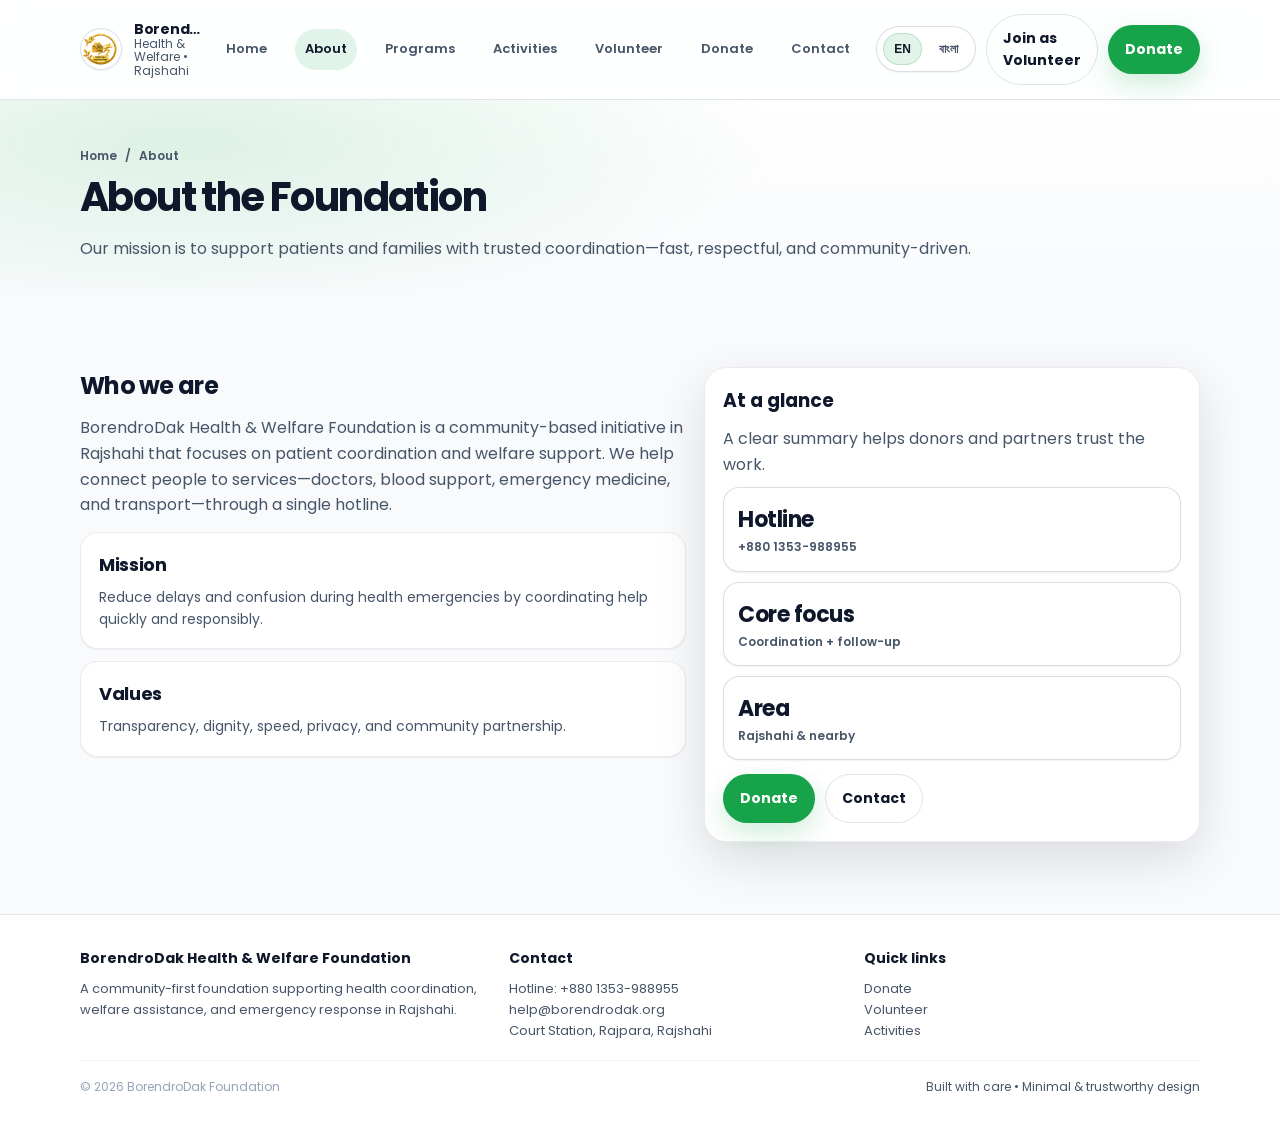
==== about.html @ dd2df7f2 "updated homepage design" ====
<!doctype html>
<html lang="en">
<head>
  <meta charset="UTF-8" />
  <meta name="viewport" content="width=device-width, initial-scale=1.0" />
  <title>About • BorendroDak Foundation</title>
  <meta name="description" content="About BorendroDak Health & Welfare Foundation — mission, values, and how we work." />
  <link rel="preconnect" href="https://fonts.googleapis.com" />
  <link rel="preconnect" href="https://fonts.gstatic.com" crossorigin />
  <link href="https://fonts.googleapis.com/css2?family=Noto+Sans+Bengali:wght@400;500;600;700;800&family=Poppins:wght@400;500;600;700;800&display=swap" rel="stylesheet" />
  <link rel="stylesheet" href="style.css" />
</head>
<body>
  <a class="skip-link" href="#main" data-i18n="skip">Skip to content</a>

  <header class="site-header">
    <div class="container">
      <nav class="nav" aria-label="Primary">
        <a class="brand" href="index.html" aria-label="BorendroDak Foundation Home">
          <span class="brand-mark" aria-hidden="true"><img src="logo.png" alt="" /></span>
          <span class="brand-name">
            <strong data-i18n="brand.title">BorendroDak Foundation</strong>
            <span data-i18n="brand.subtitle">Health & Welfare • Rajshahi</span>
          </span>
        </a>
        <div class="nav-links" aria-label="Site">
          <a href="index.html" data-i18n="nav.home">Home</a>
          <a href="about.html" data-i18n="nav.about">About</a>
          <a href="programs.html" data-i18n="nav.programs">Programs</a>
          <a href="activities.html" data-i18n="nav.activities">Activities</a>
          <a href="volunteer.html" data-i18n="nav.volunteer">Volunteer</a>
          <a href="donate.html" data-i18n="nav.donate">Donate</a>
          <a href="contact.html" data-i18n="nav.contact">Contact</a>
        </div>
        <div class="nav-cta">
          <div class="lang-switch" aria-label="Language" data-i18n-aria="lang.label">
            <button class="lang-btn" type="button" data-lang-btn="en" aria-pressed="true">EN</button>
            <button class="lang-btn" type="button" data-lang-btn="bn" aria-pressed="false">বাংলা</button>
          </div>
          <a class="btn btn-outline" href="volunteer.html" data-i18n="cta.volunteer">Join as Volunteer</a>
          <a class="btn btn-primary" href="donate.html" data-i18n="cta.donate">Donate</a>
          <button class="hamburger" type="button" data-nav-toggle aria-expanded="false" aria-controls="mobilePanel" aria-label="Open menu">
            <span></span><span></span><span></span>
          </button>
        </div>
      </nav>
    </div>
    <div class="mobile-panel" id="mobilePanel" data-mobile-panel data-open="false">
      <div class="container">
        <div class="lang-switch" aria-label="Language" data-i18n-aria="lang.label" style="margin: 6px 0 12px;">
          <button class="lang-btn" type="button" data-lang-btn="en" aria-pressed="true">EN</button>
          <button class="lang-btn" type="button" data-lang-btn="bn" aria-pressed="false">বাংলা</button>
        </div>
        <a href="index.html"><span data-i18n="nav.home">Home</span> <span aria-hidden="true">›</span></a>
        <a href="about.html"><span data-i18n="nav.about">About</span> <span aria-hidden="true">›</span></a>
        <a href="programs.html"><span data-i18n="nav.programs">Programs</span> <span aria-hidden="true">›</span></a>
        <a href="activities.html"><span data-i18n="nav.activities">Activities</span> <span aria-hidden="true">›</span></a>
        <a href="volunteer.html"><span data-i18n="nav.volunteer">Volunteer</span> <span aria-hidden="true">›</span></a>
        <a href="donate.html"><span data-i18n="nav.donate">Donate</span> <span aria-hidden="true">›</span></a>
        <a href="contact.html"><span data-i18n="nav.contact">Contact</span> <span aria-hidden="true">›</span></a>
        <div class="mobile-actions">
          <a class="btn btn-outline" href="tel:+8801353988955">Call</a>
          <a class="btn btn-primary" href="donate.html">Donate</a>
        </div>
      </div>
    </div>
  </header>

  <main id="main">
    <section class="page-head">
      <div class="container">
        <div class="crumbs"><a href="index.html" data-i18n="crumb.home">Home</a> <span aria-hidden="true">/</span> <span data-i18n="nav.about">About</span></div>
        <h1 data-i18n="about.h1">About the Foundation</h1>
        <p class="muted" data-i18n="about.lead">Our mission is to support patients and families with trusted coordination—fast, respectful, and community-driven.</p>
      </div>
    </section>

    <section class="section">
      <div class="container grid" style="grid-template-columns:1.1fr .9fr; align-items:start;">
        <div class="reveal" data-reveal>
          <h2 style="margin:0 0 10px; letter-spacing:-.03em;" data-i18n="about.who.h2">Who we are</h2>
          <p class="muted" style="margin:0 0 14px;" data-i18n="about.who.p">
            BorendroDak Health & Welfare Foundation is a community-based initiative in Rajshahi that focuses on
            patient coordination and welfare support. We help connect people to services—doctors, blood support,
            emergency medicine, and transport—through a single hotline.
          </p>
          <div class="cards" style="grid-template-columns:1fr; gap:12px;">
            <div class="card" style="box-shadow:var(--shadow-sm)">
              <h3 style="margin:0 0 6px;" data-i18n="about.mission.h3">Mission</h3>
              <p class="muted" style="margin:0;" data-i18n="about.mission.p">Reduce delays and confusion during health emergencies by coordinating help quickly and responsibly.</p>
            </div>
            <div class="card" style="box-shadow:var(--shadow-sm)">
              <h3 style="margin:0 0 6px;" data-i18n="about.values.h3">Values</h3>
              <p class="muted" style="margin:0;" data-i18n="about.values.p">Transparency, dignity, speed, privacy, and community partnership.</p>
            </div>
          </div>
        </div>

        <aside class="form reveal" data-reveal aria-label="Foundation summary">
          <h3 style="margin:0 0 10px;" data-i18n="about.glance.h3">At a glance</h3>
          <p class="muted" style="margin:0 0 10px;" data-i18n="about.glance.p">A clear summary helps donors and partners trust the work.</p>
          <div class="stats" style="grid-template-columns:1fr; gap:10px;">
            <div class="stat"><b data-i18n="about.glance.hotline">Hotline</b><span>+880 1353-988955</span></div>
            <div class="stat"><b data-i18n="about.glance.focus">Core focus</b><span data-i18n="about.glance.focusv">Coordination + follow-up</span></div>
            <div class="stat"><b data-i18n="about.glance.area">Area</b><span data-i18n="about.glance.areav">Rajshahi & nearby</span></div>
          </div>
          <div class="actions" style="margin-top:14px;">
            <a class="btn btn-primary" href="donate.html" data-i18n="cta.donate">Donate</a>
            <a class="btn btn-outline" href="contact.html" data-i18n="nav.contact">Contact</a>
          </div>
        </aside>
      </div>
    </section>
  </main>

  <footer class="footer">
    <div class="container">
      <div class="footer-grid">
        <div>
          <h4 data-i18n="footer.title">BorendroDak Health & Welfare Foundation</h4>
          <p class="muted" data-i18n="footer.about">Community-first support for health coordination and welfare assistance.</p>
        </div>
        <div>
          <h4 data-i18n="footer.contact">Contact</h4>
          <p><a href="tel:+8801353988955">Hotline: +880 1353-988955</a></p>
          <p><a href="mailto:help@borendrodak.org">help@borendrodak.org</a></p>
          <p class="muted">Court Station, Rajpara, Rajshahi</p>
        </div>
        <div>
          <h4 data-i18n="footer.quick">Quick links</h4>
          <p><a href="donate.html" data-i18n="footer.link.donate">Donate</a></p>
          <p><a href="volunteer.html" data-i18n="footer.link.volunteer">Volunteer</a></p>
          <p><a href="activities.html" data-i18n="footer.link.activities">Activities</a></p>
        </div>
      </div>
      <div class="fine">
        <span>© <span id="year"></span> BorendroDak Foundation</span>
        <span class="muted" data-i18n="footer.fine">Built with care • Minimal & trustworthy design</span>
      </div>
    </div>
  </footer>

  <script src="script.js"></script>
  <script>document.getElementById("year").textContent = String(new Date().getFullYear());</script>
</body>
</html>
---- style.css ----
/* BorendroDak Health & Welfare Foundation
   Modern NGO UI — shared styles across pages
*/

/* ---------- Base / Tokens ---------- */
:root{
  --primary:#16a34a;
  --primary-600:#15803d;
  --ink:#0f172a;
  --muted:#475569;
  --subtle:#94a3b8;
  --bg:#f8fafc;
  --card:#ffffff;
  --line:#e5e7eb;
  --soft:#f1f5f9;
  --shadow-sm:0 1px 2px rgba(15,23,42,.06);
  --shadow-md:0 10px 28px rgba(2,6,23,.10);
  --shadow-lg:0 18px 50px rgba(2,6,23,.12);
  --radius:18px;
  --radius-sm:12px;
  --container:1120px;
}

*{box-sizing:border-box}
html{scroll-behavior:smooth}
body{
  margin:0;
  font-family:Poppins, "Noto Sans Bengali", system-ui, -apple-system, Segoe UI, Roboto, Arial, sans-serif;
  color:var(--ink);
  background:var(--bg);
  line-height:1.6;
}
img{max-width:100%; display:block}
a{color:inherit}

.container{
  width:min(var(--container), calc(100% - 32px));
  margin-inline:auto;
}

/* ---------- Utilities ---------- */
.section{padding:72px 0}
.section--tight{padding:56px 0}
.section--soft{background:linear-gradient(180deg, #ffffff 0%, var(--bg) 100%)}
.grid{display:grid; gap:18px}
.muted{color:var(--muted)}
.sr-only{
  position:absolute; width:1px; height:1px;
  padding:0; margin:-1px; overflow:hidden; clip:rect(0,0,0,0); border:0;
}

/* ---------- Buttons ---------- */
.btn{
  display:inline-flex;
  align-items:center;
  justify-content:center;
  gap:10px;
  padding:12px 16px;
  border-radius:999px;
  border:1px solid transparent;
  text-decoration:none;
  font-weight:700;
  font-size:14px;
  transition:transform .18s ease, box-shadow .18s ease, background .18s ease, border-color .18s ease, color .18s ease;
  user-select:none;
}
.btn:active{transform:translateY(0)}
.btn-primary{
  background:var(--primary);
  color:#fff;
  box-shadow:0 10px 26px rgba(22,163,74,.20);
}
.btn-primary:hover{background:var(--primary-600); transform:translateY(-1px)}
.btn-outline{
  background:transparent;
  border-color:rgba(15,23,42,.12);
  color:var(--ink);
}
.btn-outline:hover{
  border-color:rgba(22,163,74,.35);
  box-shadow:var(--shadow-sm);
  transform:translateY(-1px);
}
.btn-ghost{
  background:rgba(2,6,23,.03);
  border-color:transparent;
  color:var(--ink);
}
.btn-ghost:hover{background:rgba(22,163,74,.08); transform:translateY(-1px)}

/* ---------- Top bar / Navigation ---------- */
.skip-link{
  position:absolute;
  left:-9999px;
  top:12px;
  background:#fff;
  border:1px solid var(--line);
  padding:10px 14px;
  border-radius:999px;
  z-index:9999;
}
.skip-link:focus{left:12px}

.site-header{
  position:sticky;
  top:0;
  z-index:1000;
  background:rgba(255,255,255,.86);
  backdrop-filter:saturate(160%) blur(14px);
  border-bottom:1px solid rgba(148,163,184,.28);
}
.nav{
  display:flex;
  align-items:center;
  justify-content:space-between;
  gap:16px;
  padding:14px 0;
}
.brand{
  display:flex; align-items:center; gap:12px;
  text-decoration:none;
  min-width:0;
}
.brand-mark{
  width:42px; height:42px;
  border-radius:50%;
  background:#fff;
  border:1px solid rgba(148,163,184,.35);
  box-shadow:var(--shadow-sm);
  display:grid; place-items:center;
  overflow:hidden;
  flex:0 0 auto;
}
.brand-mark img{width:100%; height:100%; object-fit:cover}
.brand-name{
  display:flex; flex-direction:column;
  line-height:1.1;
  min-width:0;
}
.brand-name strong{
  font-size:14px;
  letter-spacing:-.02em;
  white-space:nowrap;
  overflow:hidden;
  text-overflow:ellipsis;
}
.brand-name span{font-size:12px; color:var(--muted)}

.nav-links{
  display:flex;
  align-items:center;
  gap:18px;
}
.nav-links a{
  text-decoration:none;
  font-weight:600;
  font-size:13px;
  color:var(--muted);
  padding:10px 10px;
  border-radius:999px;
  transition:background .18s ease, color .18s ease;
}
.nav-links a:hover{
  background:rgba(22,163,74,.08);
  color:var(--ink);
}
.nav-links a[aria-current="page"]{
  background:rgba(22,163,74,.12);
  color:var(--ink);
}

.nav-cta{
  display:flex;
  align-items:center;
  gap:10px;
}

.lang-switch{
  display:inline-flex;
  align-items:center;
  gap:6px;
  padding:6px;
  border-radius:999px;
  background:#fff;
  border:1px solid rgba(148,163,184,.35);
  box-shadow:var(--shadow-sm);
}
.lang-btn{
  appearance:none;
  border:1px solid transparent;
  background:transparent;
  color:var(--muted);
  font-weight:800;
  font-size:12px;
  padding:8px 10px;
  border-radius:999px;
  cursor:pointer;
  transition:background .18s ease, color .18s ease, border-color .18s ease;
}
.lang-btn:hover{
  background:rgba(2,6,23,.04);
  color:var(--ink);
}
.lang-btn[aria-pressed="true"]{
  background:rgba(22,163,74,.12);
  border-color:rgba(22,163,74,.22);
  color:var(--ink);
}

.hamburger{
  display:none;
  width:42px; height:42px;
  border-radius:12px;
  border:1px solid rgba(148,163,184,.35);
  background:#fff;
  box-shadow:var(--shadow-sm);
}
.hamburger span{
  display:block;
  width:18px; height:2px;
  background:var(--ink);
  margin:4px auto;
  border-radius:999px;
}

.mobile-panel{
  display:none;
  border-top:1px solid rgba(148,163,184,.26);
  background:rgba(255,255,255,.94);
  backdrop-filter:saturate(160%) blur(14px);
}
.mobile-panel .container{padding:12px 0 16px}
.mobile-panel a{
  display:flex;
  align-items:center;
  justify-content:space-between;
  text-decoration:none;
  padding:12px 12px;
  border-radius:14px;
  color:var(--ink);
  font-weight:600;
}
.mobile-panel a:hover{background:rgba(2,6,23,.04)}
.mobile-panel .mobile-actions{
  display:grid;
  grid-template-columns:1fr 1fr;
  gap:10px;
  margin-top:12px;
}

/* ---------- Hero ---------- */
.hero{
  padding:56px 0 18px;
  background:
    radial-gradient(900px 320px at 18% 18%, rgba(22,163,74,.16), transparent 65%),
    radial-gradient(760px 300px at 92% 22%, rgba(2,6,23,.06), transparent 60%),
    linear-gradient(180deg, #ffffff 0%, var(--bg) 100%);
}
.hero-grid{
  display:grid;
  grid-template-columns:1.15fr .85fr;
  gap:28px;
  align-items:center;
}
.eyebrow{
  display:inline-flex;
  align-items:center;
  gap:10px;
  font-size:12px;
  font-weight:700;
  letter-spacing:.08em;
  text-transform:uppercase;
  color:var(--primary-600);
  background:rgba(22,163,74,.10);
  border:1px solid rgba(22,163,74,.18);
  padding:8px 14px;
  border-radius:999px;
}
.eyebrow i{
  width:8px; height:8px; border-radius:50%;
  background:var(--primary);
  box-shadow:0 0 0 4px rgba(22,163,74,.18);
}
.hero h1{
  margin:14px 0 14px;
  font-size:clamp(32px, 5vw, 46px);
  line-height:1.12;
  letter-spacing:-.04em;
}
.hero p{
  margin:0 0 18px;
  font-size:16px;
  color:var(--muted);
  max-width:56ch;
}
.hero-actions{
  display:flex;
  flex-wrap:wrap;
  gap:10px;
  margin-top:10px;
}
.trust-row{
  display:flex;
  flex-wrap:wrap;
  gap:10px;
  margin-top:16px;
  color:var(--muted);
  font-size:12px;
}
.trust-pill{
  display:inline-flex;
  align-items:center;
  gap:8px;
  padding:8px 12px;
  background:#fff;
  border:1px solid rgba(148,163,184,.35);
  border-radius:999px;
  box-shadow:var(--shadow-sm);
}
.trust-pill b{color:var(--ink)}

.hero-card{
  background:#fff;
  border:1px solid rgba(15,23,42,.08);
  border-radius:22px;
  box-shadow:var(--shadow-lg);
  overflow:hidden;
}
.hero-card .top{
  padding:18px 18px 12px;
  border-bottom:1px solid #f1f5f9;
}
.hero-card .top h3{
  margin:0 0 6px;
  font-size:18px;
  letter-spacing:-.02em;
}
.hero-card .top p{
  margin:0;
  font-size:13px;
  color:var(--muted);
}
.hotline{
  display:flex;
  gap:12px;
  align-items:center;
  margin:14px 18px 14px;
  padding:14px 14px;
  border-radius:16px;
  background:linear-gradient(145deg, rgba(22,163,74,.08), rgba(2,6,23,.03));
  border:1px solid rgba(22,163,74,.16);
}
.hotline .icon{
  width:44px; height:44px;
  border-radius:14px;
  background:var(--primary);
  display:grid; place-items:center;
  color:#fff;
  flex:0 0 auto;
}
.hotline .meta{min-width:0}
.hotline .meta small{
  display:block;
  color:var(--muted);
  font-weight:700;
  letter-spacing:.06em;
  text-transform:uppercase;
  font-size:11px;
}
.hotline .meta strong{
  display:block;
  font-size:18px;
  letter-spacing:.02em;
  font-variant-numeric:tabular-nums;
}
.hotline-actions{
  display:grid;
  grid-template-columns:1fr 1fr;
  gap:10px;
  padding:0 18px 18px;
}
.mini{
  border-radius:14px;
  padding:10px 12px;
  font-size:13px;
  font-weight:800;
}

.list{
  list-style:none;
  padding:8px 0 10px;
  margin:0;
}
.list li{
  display:flex;
  gap:12px;
  padding:14px 18px;
  border-top:1px solid #f1f5f9;
}
.list .b{
  width:40px; height:40px;
  border-radius:14px;
  background:var(--soft);
  border:1px solid rgba(148,163,184,.35);
  display:grid; place-items:center;
  flex:0 0 auto;
}
.list .t{min-width:0}
.list .t b{display:block; font-size:14px; letter-spacing:-.01em}
.list .t span{display:block; font-size:12px; color:var(--muted)}

/* ---------- Impact / Stats ---------- */
.cards{
  display:grid;
  grid-template-columns:repeat(3, 1fr);
  gap:18px;
}
.card{
  background:var(--card);
  border:1px solid rgba(15,23,42,.08);
  border-radius:var(--radius);
  box-shadow:var(--shadow-md);
  padding:18px 18px;
}
.card .icon{
  width:52px; height:52px;
  border-radius:16px;
  background:linear-gradient(145deg, rgba(22,163,74,.14), rgba(2,6,23,.03));
  border:1px solid rgba(22,163,74,.20);
  display:grid; place-items:center;
  margin-bottom:12px;
  font-size:22px;
}
.card h3{margin:0 0 8px; font-size:18px; letter-spacing:-.02em}
.card p{margin:0; color:var(--muted); font-size:14px}
.card .meta{margin-top:12px; font-size:12px; color:var(--primary-600); font-weight:700}

.stats{
  display:grid;
  grid-template-columns:repeat(4, 1fr);
  gap:14px;
}
.stat{
  background:#fff;
  border:1px solid rgba(148,163,184,.35);
  border-radius:16px;
  padding:14px 14px;
  box-shadow:var(--shadow-sm);
}
.stat b{display:block; font-size:22px; letter-spacing:-.02em}
.stat span{display:block; font-size:12px; color:var(--muted); font-weight:600}
.note{
  margin-top:10px;
  color:var(--subtle);
  font-size:12px;
}

/* ---------- Section headings ---------- */
.kicker{
  display:flex;
  align-items:flex-end;
  justify-content:space-between;
  gap:14px;
  margin-bottom:18px;
}
.kicker h2{
  margin:0;
  font-size:clamp(22px, 3.2vw, 30px);
  letter-spacing:-.03em;
}
.kicker p{margin:0; color:var(--muted); font-size:14px; max-width:62ch}

/* ---------- Activities ---------- */
.activity-grid{
  display:grid;
  grid-template-columns:repeat(3, 1fr);
  gap:18px;
}
.post{
  background:#fff;
  border:1px solid rgba(15,23,42,.08);
  border-radius:18px;
  overflow:hidden;
  box-shadow:var(--shadow-md);
  transition:transform .2s ease, box-shadow .2s ease;
}
.post:hover{transform:translateY(-3px); box-shadow:0 16px 40px rgba(2,6,23,.12)}
.post .thumb{
  height:140px;
  background:linear-gradient(135deg, rgba(22,163,74,.20), rgba(2,6,23,.06));
}
.post .body{padding:16px 16px}
.post .tag{
  display:inline-flex;
  font-size:11px;
  font-weight:800;
  letter-spacing:.08em;
  text-transform:uppercase;
  color:var(--primary-600);
  background:rgba(22,163,74,.12);
  border:1px solid rgba(22,163,74,.18);
  border-radius:999px;
  padding:6px 10px;
  margin-bottom:10px;
}
.post h3{margin:0 0 8px; font-size:16px; letter-spacing:-.02em}
.post p{margin:0; color:var(--muted); font-size:13px}
.post .foot{
  padding:12px 16px 14px;
  border-top:1px solid #f1f5f9;
  display:flex;
  align-items:center;
  justify-content:space-between;
  color:var(--muted);
  font-size:12px;
  font-weight:600;
}

/* ---------- Donate CTA ---------- */
.cta{
  background:
    radial-gradient(760px 280px at 12% 30%, rgba(22,163,74,.20), transparent 66%),
    radial-gradient(680px 240px at 90% 28%, rgba(2,6,23,.08), transparent 62%),
    #0b1220;
  color:#fff;
  border-radius:24px;
  padding:28px;
  overflow:hidden;
  position:relative;
  border:1px solid rgba(148,163,184,.18);
  box-shadow:var(--shadow-lg);
}
.cta h3{margin:0 0 10px; font-size:22px; letter-spacing:-.03em}
.cta p{margin:0 0 16px; color:rgba(255,255,255,.82); max-width:64ch}
.cta .row{display:flex; flex-wrap:wrap; gap:10px}
.cta .btn-outline{border-color:rgba(255,255,255,.24); color:#fff}
.cta .btn-outline:hover{border-color:rgba(255,255,255,.42); background:rgba(255,255,255,.08)}

/* ---------- Forms ---------- */
.form{
  background:#fff;
  border:1px solid rgba(15,23,42,.08);
  border-radius:22px;
  box-shadow:var(--shadow-lg);
  padding:18px;
}
.form .row{
  display:grid;
  grid-template-columns:1fr 1fr;
  gap:12px;
}
label{display:block; font-size:13px; font-weight:700; margin:0 0 8px}
input, textarea, select{
  width:100%;
  padding:12px 12px;
  border-radius:14px;
  border:1px solid rgba(148,163,184,.45);
  background:#fff;
  font:inherit;
  outline:none;
  transition:border-color .18s ease, box-shadow .18s ease;
}
textarea{min-height:120px; resize:vertical}
input:focus, textarea:focus, select:focus{
  border-color:rgba(22,163,74,.55);
  box-shadow:0 0 0 4px rgba(22,163,74,.14);
}
.form .actions{margin-top:12px; display:flex; gap:10px; flex-wrap:wrap}

/* ---------- Footer ---------- */
.footer{
  border-top:1px solid rgba(148,163,184,.28);
  background:#fff;
  padding:32px 0;
}
.footer-grid{
  display:grid;
  grid-template-columns:1.1fr .9fr .9fr;
  gap:18px;
}
.footer h4{margin:0 0 10px; font-size:14px}
.footer a{color:var(--muted); text-decoration:none}
.footer a:hover{color:var(--ink)}
.footer p{margin:0; color:var(--muted); font-size:13px}
.footer .fine{
  margin-top:18px;
  padding-top:16px;
  border-top:1px solid #f1f5f9;
  color:var(--subtle);
  font-size:12px;
  display:flex;
  justify-content:space-between;
  gap:12px;
  flex-wrap:wrap;
}

/* ---------- Page header ---------- */
.page-head{
  padding:46px 0 18px;
  background:
    radial-gradient(900px 260px at 14% 20%, rgba(22,163,74,.14), transparent 66%),
    linear-gradient(180deg, #ffffff 0%, var(--bg) 100%);
}
.page-head h1{margin:10px 0 8px; font-size:clamp(28px, 4.6vw, 40px); letter-spacing:-.04em; line-height:1.12}
.crumbs{display:flex; gap:8px; align-items:center; color:var(--muted); font-size:12px; font-weight:600}
.crumbs a{color:var(--muted); text-decoration:none}
.crumbs a:hover{color:var(--ink)}

/* ---------- Simple reveal animation ---------- */
.reveal{
  opacity:0;
  transform:translateY(14px);
  transition:opacity .6s ease, transform .6s ease;
  will-change:opacity, transform;
}
.reveal.is-in{
  opacity:1;
  transform:translateY(0);
}

/* ---------- Responsive ---------- */
@media (max-width: 980px){
  .hero-grid{grid-template-columns:1fr; gap:18px}
  .cards{grid-template-columns:1fr; }
  .activity-grid{grid-template-columns:1fr; }
  .stats{grid-template-columns:repeat(2, 1fr)}
  .footer-grid{grid-template-columns:1fr; }
}

@media (max-width: 860px){
  .nav-links{display:none}
  .nav-cta .btn{display:none}
  .lang-switch{display:none}
  .hamburger{display:inline-grid; place-items:center}
  .mobile-panel{display:block}
  .mobile-panel[data-open="false"]{display:none}
  .mobile-panel .lang-switch{display:inline-flex}
}

@media (max-width: 520px){
  .section{padding:56px 0}
  .hotline-actions{grid-template-columns:1fr}
  .form .row{grid-template-columns:1fr}
  .brand-name span{display:none}
}
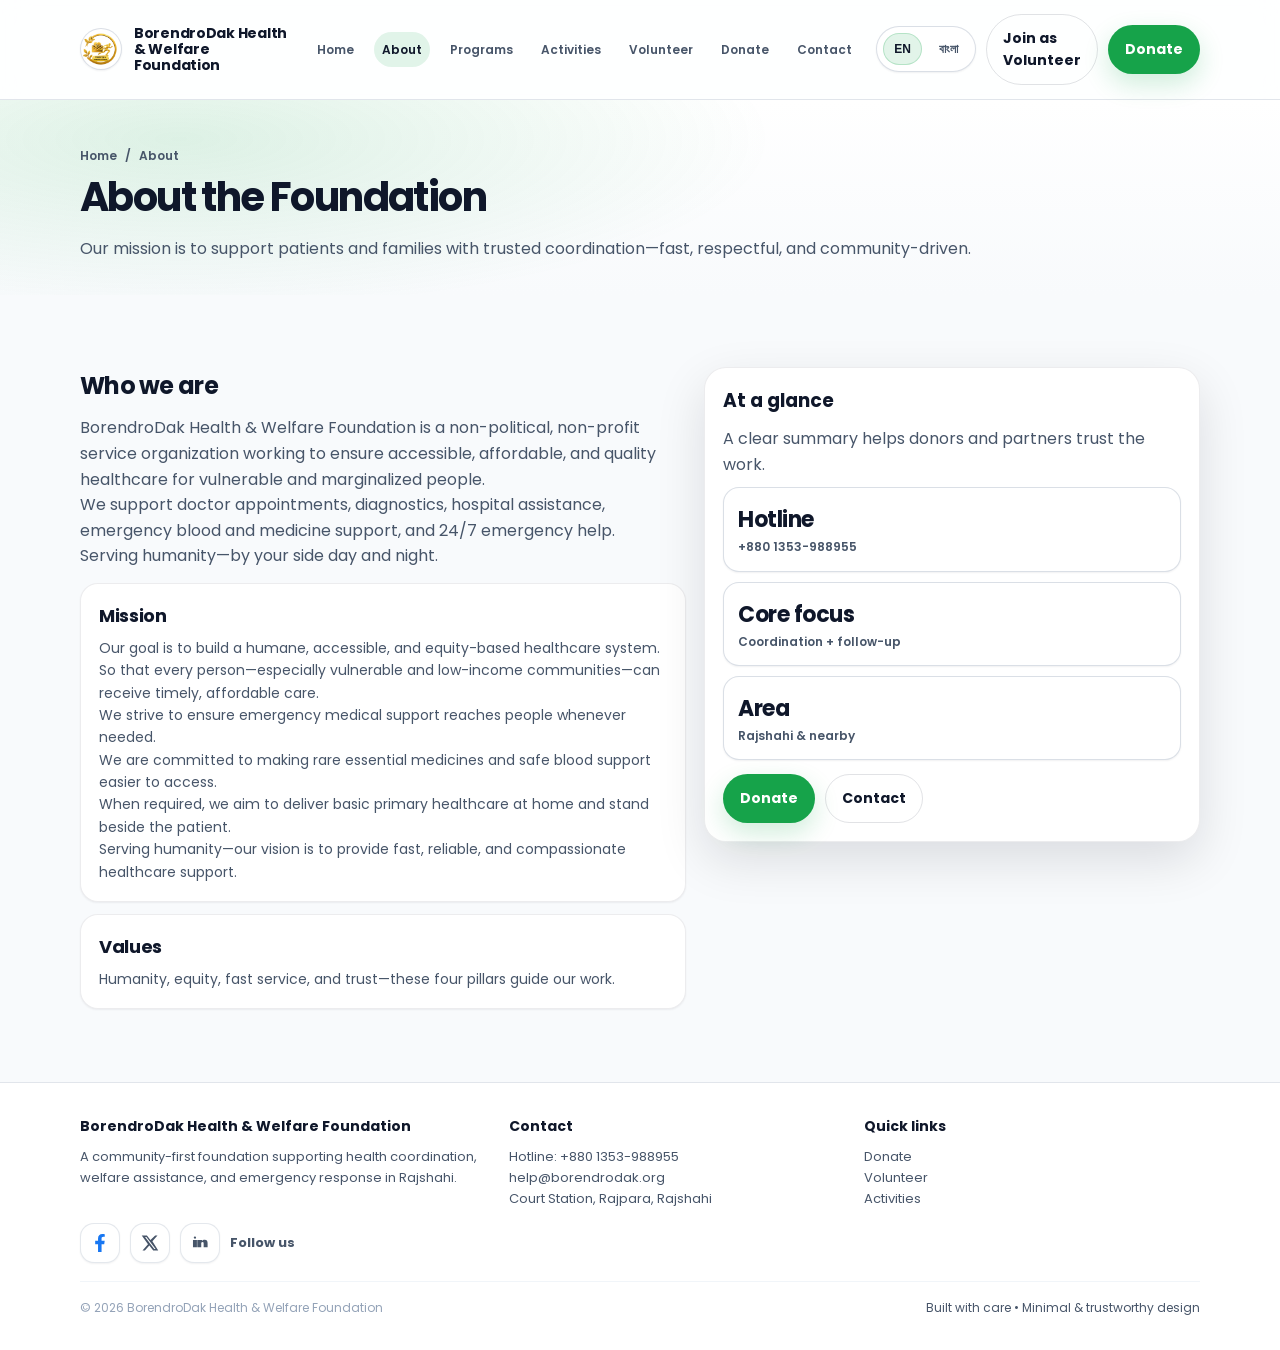
==== commit 0a4b6a8b: "update browser icon" ====
--- a/about.html
+++ b/about.html
@@ -1,147 +1,166 @@
-<!doctype html>
-<html lang="en">
-<head>
-  <meta charset="UTF-8" />
-  <meta name="viewport" content="width=device-width, initial-scale=1.0" />
-  <title>About • BorendroDak Foundation</title>
-  <meta name="description" content="About BorendroDak Health & Welfare Foundation — mission, values, and how we work." />
-  <link rel="preconnect" href="https://fonts.googleapis.com" />
-  <link rel="preconnect" href="https://fonts.gstatic.com" crossorigin />
-  <link href="https://fonts.googleapis.com/css2?family=Noto+Sans+Bengali:wght@400;500;600;700;800&family=Poppins:wght@400;500;600;700;800&display=swap" rel="stylesheet" />
-  <link rel="stylesheet" href="style.css" />
-</head>
-<body>
-  <a class="skip-link" href="#main" data-i18n="skip">Skip to content</a>
-
-  <header class="site-header">
-    <div class="container">
-      <nav class="nav" aria-label="Primary">
-        <a class="brand" href="index.html" aria-label="BorendroDak Foundation Home">
-          <span class="brand-mark" aria-hidden="true"><img src="logo.png" alt="" /></span>
-          <span class="brand-name">
-            <strong data-i18n="brand.title">BorendroDak Foundation</strong>
-            <span data-i18n="brand.subtitle">Health & Welfare • Rajshahi</span>
-          </span>
-        </a>
-        <div class="nav-links" aria-label="Site">
-          <a href="index.html" data-i18n="nav.home">Home</a>
-          <a href="about.html" data-i18n="nav.about">About</a>
-          <a href="programs.html" data-i18n="nav.programs">Programs</a>
-          <a href="activities.html" data-i18n="nav.activities">Activities</a>
-          <a href="volunteer.html" data-i18n="nav.volunteer">Volunteer</a>
-          <a href="donate.html" data-i18n="nav.donate">Donate</a>
-          <a href="contact.html" data-i18n="nav.contact">Contact</a>
-        </div>
-        <div class="nav-cta">
-          <div class="lang-switch" aria-label="Language" data-i18n-aria="lang.label">
-            <button class="lang-btn" type="button" data-lang-btn="en" aria-pressed="true">EN</button>
-            <button class="lang-btn" type="button" data-lang-btn="bn" aria-pressed="false">বাংলা</button>
-          </div>
-          <a class="btn btn-outline" href="volunteer.html" data-i18n="cta.volunteer">Join as Volunteer</a>
-          <a class="btn btn-primary" href="donate.html" data-i18n="cta.donate">Donate</a>
-          <button class="hamburger" type="button" data-nav-toggle aria-expanded="false" aria-controls="mobilePanel" aria-label="Open menu">
-            <span></span><span></span><span></span>
-          </button>
-        </div>
-      </nav>
-    </div>
-    <div class="mobile-panel" id="mobilePanel" data-mobile-panel data-open="false">
-      <div class="container">
-        <div class="lang-switch" aria-label="Language" data-i18n-aria="lang.label" style="margin: 6px 0 12px;">
-          <button class="lang-btn" type="button" data-lang-btn="en" aria-pressed="true">EN</button>
-          <button class="lang-btn" type="button" data-lang-btn="bn" aria-pressed="false">বাংলা</button>
-        </div>
-        <a href="index.html"><span data-i18n="nav.home">Home</span> <span aria-hidden="true">›</span></a>
-        <a href="about.html"><span data-i18n="nav.about">About</span> <span aria-hidden="true">›</span></a>
-        <a href="programs.html"><span data-i18n="nav.programs">Programs</span> <span aria-hidden="true">›</span></a>
-        <a href="activities.html"><span data-i18n="nav.activities">Activities</span> <span aria-hidden="true">›</span></a>
-        <a href="volunteer.html"><span data-i18n="nav.volunteer">Volunteer</span> <span aria-hidden="true">›</span></a>
-        <a href="donate.html"><span data-i18n="nav.donate">Donate</span> <span aria-hidden="true">›</span></a>
-        <a href="contact.html"><span data-i18n="nav.contact">Contact</span> <span aria-hidden="true">›</span></a>
-        <div class="mobile-actions">
-          <a class="btn btn-outline" href="tel:+8801353988955">Call</a>
-          <a class="btn btn-primary" href="donate.html">Donate</a>
-        </div>
-      </div>
-    </div>
-  </header>
-
-  <main id="main">
-    <section class="page-head">
-      <div class="container">
-        <div class="crumbs"><a href="index.html" data-i18n="crumb.home">Home</a> <span aria-hidden="true">/</span> <span data-i18n="nav.about">About</span></div>
-        <h1 data-i18n="about.h1">About the Foundation</h1>
-        <p class="muted" data-i18n="about.lead">Our mission is to support patients and families with trusted coordination—fast, respectful, and community-driven.</p>
-      </div>
-    </section>
-
-    <section class="section">
-      <div class="container grid" style="grid-template-columns:1.1fr .9fr; align-items:start;">
-        <div class="reveal" data-reveal>
-          <h2 style="margin:0 0 10px; letter-spacing:-.03em;" data-i18n="about.who.h2">Who we are</h2>
-          <p class="muted" style="margin:0 0 14px;" data-i18n="about.who.p">
-            BorendroDak Health & Welfare Foundation is a community-based initiative in Rajshahi that focuses on
-            patient coordination and welfare support. We help connect people to services—doctors, blood support,
-            emergency medicine, and transport—through a single hotline.
-          </p>
-          <div class="cards" style="grid-template-columns:1fr; gap:12px;">
-            <div class="card" style="box-shadow:var(--shadow-sm)">
-              <h3 style="margin:0 0 6px;" data-i18n="about.mission.h3">Mission</h3>
-              <p class="muted" style="margin:0;" data-i18n="about.mission.p">Reduce delays and confusion during health emergencies by coordinating help quickly and responsibly.</p>
-            </div>
-            <div class="card" style="box-shadow:var(--shadow-sm)">
-              <h3 style="margin:0 0 6px;" data-i18n="about.values.h3">Values</h3>
-              <p class="muted" style="margin:0;" data-i18n="about.values.p">Transparency, dignity, speed, privacy, and community partnership.</p>
-            </div>
-          </div>
-        </div>
-
-        <aside class="form reveal" data-reveal aria-label="Foundation summary">
-          <h3 style="margin:0 0 10px;" data-i18n="about.glance.h3">At a glance</h3>
-          <p class="muted" style="margin:0 0 10px;" data-i18n="about.glance.p">A clear summary helps donors and partners trust the work.</p>
-          <div class="stats" style="grid-template-columns:1fr; gap:10px;">
-            <div class="stat"><b data-i18n="about.glance.hotline">Hotline</b><span>+880 1353-988955</span></div>
-            <div class="stat"><b data-i18n="about.glance.focus">Core focus</b><span data-i18n="about.glance.focusv">Coordination + follow-up</span></div>
-            <div class="stat"><b data-i18n="about.glance.area">Area</b><span data-i18n="about.glance.areav">Rajshahi & nearby</span></div>
-          </div>
-          <div class="actions" style="margin-top:14px;">
-            <a class="btn btn-primary" href="donate.html" data-i18n="cta.donate">Donate</a>
-            <a class="btn btn-outline" href="contact.html" data-i18n="nav.contact">Contact</a>
-          </div>
-        </aside>
-      </div>
-    </section>
-  </main>
-
-  <footer class="footer">
-    <div class="container">
-      <div class="footer-grid">
-        <div>
-          <h4 data-i18n="footer.title">BorendroDak Health & Welfare Foundation</h4>
-          <p class="muted" data-i18n="footer.about">Community-first support for health coordination and welfare assistance.</p>
-        </div>
-        <div>
-          <h4 data-i18n="footer.contact">Contact</h4>
-          <p><a href="tel:+8801353988955">Hotline: +880 1353-988955</a></p>
-          <p><a href="mailto:help@borendrodak.org">help@borendrodak.org</a></p>
-          <p class="muted">Court Station, Rajpara, Rajshahi</p>
-        </div>
-        <div>
-          <h4 data-i18n="footer.quick">Quick links</h4>
-          <p><a href="donate.html" data-i18n="footer.link.donate">Donate</a></p>
-          <p><a href="volunteer.html" data-i18n="footer.link.volunteer">Volunteer</a></p>
-          <p><a href="activities.html" data-i18n="footer.link.activities">Activities</a></p>
-        </div>
-      </div>
-      <div class="fine">
-        <span>© <span id="year"></span> BorendroDak Foundation</span>
-        <span class="muted" data-i18n="footer.fine">Built with care • Minimal & trustworthy design</span>
-      </div>
-    </div>
-  </footer>
-
-  <script src="script.js"></script>
-  <script>document.getElementById("year").textContent = String(new Date().getFullYear());</script>
-</body>
-</html>
-
+<!doctype html>
+<html lang="en">
+<head>
+  <meta charset="UTF-8" />
+  <meta name="viewport" content="width=device-width, initial-scale=1.0" />
+  <title>About • BorendroDak Foundation</title>
+  <meta name="description" content="About BorendroDak Health & Welfare Foundation — mission, values, and how we work." />
+  <link rel="preconnect" href="https://fonts.googleapis.com" />
+  <link rel="preconnect" href="https://fonts.gstatic.com" crossorigin />
+  <link href="https://fonts.googleapis.com/css2?family=Noto+Sans+Bengali:wght@400;500;600;700;800&family=Poppins:wght@400;500;600;700;800&display=swap" rel="stylesheet" />
+  <link rel="stylesheet" href="style.css" />
+  <link rel="icon" type="image/png" href="favicon-32.png" sizes="32x32" />
+  <link rel="icon" type="image/png" href="favicon-192.png" sizes="192x192" />
+  <link rel="shortcut icon" href="favicon-32.png" type="image/png" />
+  <link rel="apple-touch-icon" href="apple-touch-icon.png" />
+  <meta name="theme-color" content="#16a34a" />
+</head>
+<body>
+  <a class="skip-link" href="#main" data-i18n="skip">Skip to content</a>
+
+  <header class="site-header">
+    <div class="container">
+      <nav class="nav" aria-label="Primary">
+        <a class="brand" href="home.html" aria-label="BorendroDak Foundation Home">
+          <span class="brand-mark" aria-hidden="true"><img src="logo.png" alt="" /></span>
+          <span class="brand-name">
+            <strong data-i18n="brand.title">BorendroDak Foundation</strong>
+            <span data-i18n="brand.subtitle">Health & Welfare • Rajshahi</span>
+          </span>
+        </a>
+        <div class="nav-links" aria-label="Site">
+          <a href="home.html" data-i18n="nav.home">Home</a>
+          <a href="about.html" data-i18n="nav.about">About</a>
+          <a href="programs.html" data-i18n="nav.programs">Programs</a>
+          <a href="activities.html" data-i18n="nav.activities">Activities</a>
+          <a href="volunteer.html" data-i18n="nav.volunteer">Volunteer</a>
+          <a href="donate.html" data-i18n="nav.donate">Donate</a>
+          <a href="contact.html" data-i18n="nav.contact">Contact</a>
+        </div>
+        <div class="nav-cta">
+          <div class="lang-switch" aria-label="Language" data-i18n-aria="lang.label">
+            <button class="lang-btn" type="button" data-lang-btn="en" aria-pressed="true">EN</button>
+            <button class="lang-btn" type="button" data-lang-btn="bn" aria-pressed="false">বাংলা</button>
+          </div>
+          <a class="btn btn-outline" href="volunteer.html" data-i18n="cta.volunteer">Join as Volunteer</a>
+          <a class="btn btn-primary" href="donate.html" data-i18n="cta.donate">Donate</a>
+          <button class="hamburger" type="button" data-nav-toggle aria-expanded="false" aria-controls="mobilePanel" aria-label="Open menu">
+            <span></span><span></span><span></span>
+          </button>
+        </div>
+      </nav>
+    </div>
+    <div class="mobile-panel" id="mobilePanel" data-mobile-panel data-open="false">
+      <div class="container">
+        <div class="lang-switch" aria-label="Language" data-i18n-aria="lang.label" style="margin: 6px 0 12px;">
+          <button class="lang-btn" type="button" data-lang-btn="en" aria-pressed="true">EN</button>
+          <button class="lang-btn" type="button" data-lang-btn="bn" aria-pressed="false">বাংলা</button>
+        </div>
+        <a href="home.html"><span data-i18n="nav.home">Home</span> <span aria-hidden="true">›</span></a>
+        <a href="about.html"><span data-i18n="nav.about">About</span> <span aria-hidden="true">›</span></a>
+        <a href="programs.html"><span data-i18n="nav.programs">Programs</span> <span aria-hidden="true">›</span></a>
+        <a href="activities.html"><span data-i18n="nav.activities">Activities</span> <span aria-hidden="true">›</span></a>
+        <a href="volunteer.html"><span data-i18n="nav.volunteer">Volunteer</span> <span aria-hidden="true">›</span></a>
+        <a href="donate.html"><span data-i18n="nav.donate">Donate</span> <span aria-hidden="true">›</span></a>
+        <a href="contact.html"><span data-i18n="nav.contact">Contact</span> <span aria-hidden="true">›</span></a>
+        <div class="mobile-actions">
+          <a class="btn btn-outline" href="tel:+8801353988955">Call</a>
+          <a class="btn btn-primary" href="donate.html">Donate</a>
+        </div>
+      </div>
+    </div>
+  </header>
+
+  <main id="main">
+    <section class="page-head">
+      <div class="container">
+        <div class="crumbs"><a href="home.html" data-i18n="crumb.home">Home</a> <span aria-hidden="true">/</span> <span data-i18n="nav.about">About</span></div>
+        <h1 data-i18n="about.h1">About the Foundation</h1>
+        <p class="muted" data-i18n="about.lead">Our mission is to support patients and families with trusted coordination—fast, respectful, and community-driven.</p>
+      </div>
+    </section>
+
+    <section class="section">
+      <div class="container grid" style="grid-template-columns:1.1fr .9fr; align-items:start;">
+        <div class="reveal" data-reveal>
+          <h2 style="margin:0 0 10px; letter-spacing:-.03em;" data-i18n="about.who.h2">Who we are</h2>
+          <p class="muted" style="margin:0 0 14px;" data-i18n="about.who.p">
+            BorendroDak Health & Welfare Foundation is a community-based initiative in Rajshahi that focuses on
+            patient coordination and welfare support. We help connect people to services—doctors, blood support,
+            emergency medicine, and transport—through a single hotline.
+          </p>
+          <div class="cards" style="grid-template-columns:1fr; gap:12px;">
+            <div class="card" style="box-shadow:var(--shadow-sm)">
+              <h3 style="margin:0 0 6px;" data-i18n="about.mission.h3">Mission</h3>
+              <p class="muted" style="margin:0;" data-i18n="about.mission.p">Reduce delays and confusion during health emergencies by coordinating help quickly and responsibly.</p>
+            </div>
+            <div class="card" style="box-shadow:var(--shadow-sm)">
+              <h3 style="margin:0 0 6px;" data-i18n="about.values.h3">Values</h3>
+              <p class="muted" style="margin:0;" data-i18n="about.values.p">Transparency, dignity, speed, privacy, and community partnership.</p>
+            </div>
+          </div>
+        </div>
+
+        <aside class="form reveal" data-reveal aria-label="Foundation summary">
+          <h3 style="margin:0 0 10px;" data-i18n="about.glance.h3">At a glance</h3>
+          <p class="muted" style="margin:0 0 10px;" data-i18n="about.glance.p">A clear summary helps donors and partners trust the work.</p>
+          <div class="stats" style="grid-template-columns:1fr; gap:10px;">
+            <div class="stat"><b data-i18n="about.glance.hotline">Hotline</b><span>+880 1353-988955</span></div>
+            <div class="stat"><b data-i18n="about.glance.focus">Core focus</b><span data-i18n="about.glance.focusv">Coordination + follow-up</span></div>
+            <div class="stat"><b data-i18n="about.glance.area">Area</b><span data-i18n="about.glance.areav">Rajshahi & nearby</span></div>
+          </div>
+          <div class="actions" style="margin-top:14px;">
+            <a class="btn btn-primary" href="donate.html" data-i18n="cta.donate">Donate</a>
+            <a class="btn btn-outline" href="contact.html" data-i18n="nav.contact">Contact</a>
+          </div>
+        </aside>
+      </div>
+    </section>
+  </main>
+
+  <footer class="footer">
+    <div class="container">
+      <div class="footer-grid">
+        <div>
+          <h4 data-i18n="footer.title">BorendroDak Health & Welfare Foundation</h4>
+          <p class="muted" data-i18n="footer.about">Community-first support for health coordination and welfare assistance.</p>
+        </div>
+        <div>
+          <h4 data-i18n="footer.contact">Contact</h4>
+          <p><a href="tel:+8801353988955">Hotline: +880 1353-988955</a></p>
+          <p><a href="mailto:help@borendrodak.org">help@borendrodak.org</a></p>
+          <p class="muted">Court Station, Rajpara, Rajshahi</p>
+        </div>
+        <div>
+          <h4 data-i18n="footer.quick">Quick links</h4>
+          <p><a href="donate.html" data-i18n="footer.link.donate">Donate</a></p>
+          <p><a href="volunteer.html" data-i18n="footer.link.volunteer">Volunteer</a></p>
+          <p><a href="activities.html" data-i18n="footer.link.activities">Activities</a></p>
+        </div>
+      </div>
+      <div class="footer-social" aria-label="Social media">
+        <a class="social-link" data-social="facebook" href="https://www.facebook.com/borendrodak" target="_blank" rel="noopener noreferrer" aria-label="Facebook">
+          <svg viewBox="0 0 320 512" aria-hidden="true">
+            <path d="M279.14 288l14.22-92.66h-88.91V127.41c0-25.35 12.42-50.06 52.24-50.06H295V6.26S259.36 0 225.36 0c-73.22 0-121.08 44.38-121.08 124.72v70.62H22.89V288h81.39v224h100.2V288z"/>
+          </svg>
+        </a>
+        <a class="social-link" href="#" target="_blank" rel="noopener noreferrer" aria-label="Twitter / X">
+          <svg viewBox="0 0 24 24" aria-hidden="true"><path d="M18.9 2H22l-6.8 7.8L23 22h-6.7l-5.2-6.7L5.2 22H2l7.3-8.4L1 2h6.9l4.7 6.1L18.9 2zm-1.2 18h1.7L7.2 3.9H5.4L17.7 20z"/></svg>
+        </a>
+        <a class="social-link" href="#" target="_blank" rel="noopener noreferrer" aria-label="LinkedIn">
+          <svg viewBox="0 0 24 24" aria-hidden="true"><path d="M6.94 6.5A2.06 2.06 0 1 1 7 2.38a2.06 2.06 0 0 1-.06 4.12zM3.5 21.5h7V8.5h-7v13zM13 8.5h6.7v1.8h.1c.9-1.4 2.4-2.3 4.3-2.3 4.6 0 5.4 3 5.4 6.9v6.6h-7v-5.9c0-1.4 0-3.2-2-3.2-2 0-2.3 1.5-2.3 3.1v6h-7V8.5z" transform="scale(.75) translate(0 2)"/></svg>
+        </a>
+        <span class="muted footer-social__note" data-i18n="footer.follow">Follow us</span>
+      </div>
+      <div class="fine">
+        <span>© <span id="year"></span> BorendroDak Health &amp; Welfare Foundation</span>
+        <span class="muted" data-i18n="footer.fine">Built with care • Minimal & trustworthy design</span>
+      </div>
+    </div>
+  </footer>
+
+  <script src="script.js"></script>
+  <script>document.getElementById("year").textContent = String(new Date().getFullYear());</script>
+</body>
+</html>
+
--- a/style.css
+++ b/style.css
@@ -1,645 +1,730 @@
-/* BorendroDak Health & Welfare Foundation
-   Modern NGO UI — shared styles across pages
-*/
-
-/* ---------- Base / Tokens ---------- */
-:root{
-  --primary:#16a34a;
-  --primary-600:#15803d;
-  --ink:#0f172a;
-  --muted:#475569;
-  --subtle:#94a3b8;
-  --bg:#f8fafc;
-  --card:#ffffff;
-  --line:#e5e7eb;
-  --soft:#f1f5f9;
-  --shadow-sm:0 1px 2px rgba(15,23,42,.06);
-  --shadow-md:0 10px 28px rgba(2,6,23,.10);
-  --shadow-lg:0 18px 50px rgba(2,6,23,.12);
-  --radius:18px;
-  --radius-sm:12px;
-  --container:1120px;
-}
-
-*{box-sizing:border-box}
-html{scroll-behavior:smooth}
-body{
-  margin:0;
-  font-family:Poppins, "Noto Sans Bengali", system-ui, -apple-system, Segoe UI, Roboto, Arial, sans-serif;
-  color:var(--ink);
-  background:var(--bg);
-  line-height:1.6;
-}
-img{max-width:100%; display:block}
-a{color:inherit}
-
-.container{
-  width:min(var(--container), calc(100% - 32px));
-  margin-inline:auto;
-}
-
-/* ---------- Utilities ---------- */
-.section{padding:72px 0}
-.section--tight{padding:56px 0}
-.section--soft{background:linear-gradient(180deg, #ffffff 0%, var(--bg) 100%)}
-.grid{display:grid; gap:18px}
-.muted{color:var(--muted)}
-.sr-only{
-  position:absolute; width:1px; height:1px;
-  padding:0; margin:-1px; overflow:hidden; clip:rect(0,0,0,0); border:0;
-}
-
-/* ---------- Buttons ---------- */
-.btn{
-  display:inline-flex;
-  align-items:center;
-  justify-content:center;
-  gap:10px;
-  padding:12px 16px;
-  border-radius:999px;
-  border:1px solid transparent;
-  text-decoration:none;
-  font-weight:700;
-  font-size:14px;
-  transition:transform .18s ease, box-shadow .18s ease, background .18s ease, border-color .18s ease, color .18s ease;
-  user-select:none;
-}
-.btn:active{transform:translateY(0)}
-.btn-primary{
-  background:var(--primary);
-  color:#fff;
-  box-shadow:0 10px 26px rgba(22,163,74,.20);
-}
-.btn-primary:hover{background:var(--primary-600); transform:translateY(-1px)}
-.btn-outline{
-  background:transparent;
-  border-color:rgba(15,23,42,.12);
-  color:var(--ink);
-}
-.btn-outline:hover{
-  border-color:rgba(22,163,74,.35);
-  box-shadow:var(--shadow-sm);
-  transform:translateY(-1px);
-}
-.btn-ghost{
-  background:rgba(2,6,23,.03);
-  border-color:transparent;
-  color:var(--ink);
-}
-.btn-ghost:hover{background:rgba(22,163,74,.08); transform:translateY(-1px)}
-
-/* ---------- Top bar / Navigation ---------- */
-.skip-link{
-  position:absolute;
-  left:-9999px;
-  top:12px;
-  background:#fff;
-  border:1px solid var(--line);
-  padding:10px 14px;
-  border-radius:999px;
-  z-index:9999;
-}
-.skip-link:focus{left:12px}
-
-.site-header{
-  position:sticky;
-  top:0;
-  z-index:1000;
-  background:rgba(255,255,255,.86);
-  backdrop-filter:saturate(160%) blur(14px);
-  border-bottom:1px solid rgba(148,163,184,.28);
-}
-.nav{
-  display:flex;
-  align-items:center;
-  justify-content:space-between;
-  gap:16px;
-  padding:14px 0;
-}
-.brand{
-  display:flex; align-items:center; gap:12px;
-  text-decoration:none;
-  min-width:0;
-}
-.brand-mark{
-  width:42px; height:42px;
-  border-radius:50%;
-  background:#fff;
-  border:1px solid rgba(148,163,184,.35);
-  box-shadow:var(--shadow-sm);
-  display:grid; place-items:center;
-  overflow:hidden;
-  flex:0 0 auto;
-}
-.brand-mark img{width:100%; height:100%; object-fit:cover}
-.brand-name{
-  display:flex; flex-direction:column;
-  line-height:1.1;
-  min-width:0;
-}
-.brand-name strong{
-  font-size:14px;
-  letter-spacing:-.02em;
-  white-space:nowrap;
-  overflow:hidden;
-  text-overflow:ellipsis;
-}
-.brand-name span{font-size:12px; color:var(--muted)}
-
-.nav-links{
-  display:flex;
-  align-items:center;
-  gap:18px;
-}
-.nav-links a{
-  text-decoration:none;
-  font-weight:600;
-  font-size:13px;
-  color:var(--muted);
-  padding:10px 10px;
-  border-radius:999px;
-  transition:background .18s ease, color .18s ease;
-}
-.nav-links a:hover{
-  background:rgba(22,163,74,.08);
-  color:var(--ink);
-}
-.nav-links a[aria-current="page"]{
-  background:rgba(22,163,74,.12);
-  color:var(--ink);
-}
-
-.nav-cta{
-  display:flex;
-  align-items:center;
-  gap:10px;
-}
-
-.lang-switch{
-  display:inline-flex;
-  align-items:center;
-  gap:6px;
-  padding:6px;
-  border-radius:999px;
-  background:#fff;
-  border:1px solid rgba(148,163,184,.35);
-  box-shadow:var(--shadow-sm);
-}
-.lang-btn{
-  appearance:none;
-  border:1px solid transparent;
-  background:transparent;
-  color:var(--muted);
-  font-weight:800;
-  font-size:12px;
-  padding:8px 10px;
-  border-radius:999px;
-  cursor:pointer;
-  transition:background .18s ease, color .18s ease, border-color .18s ease;
-}
-.lang-btn:hover{
-  background:rgba(2,6,23,.04);
-  color:var(--ink);
-}
-.lang-btn[aria-pressed="true"]{
-  background:rgba(22,163,74,.12);
-  border-color:rgba(22,163,74,.22);
-  color:var(--ink);
-}
-
-.hamburger{
-  display:none;
-  width:42px; height:42px;
-  border-radius:12px;
-  border:1px solid rgba(148,163,184,.35);
-  background:#fff;
-  box-shadow:var(--shadow-sm);
-}
-.hamburger span{
-  display:block;
-  width:18px; height:2px;
-  background:var(--ink);
-  margin:4px auto;
-  border-radius:999px;
-}
-
-.mobile-panel{
-  display:none;
-  border-top:1px solid rgba(148,163,184,.26);
-  background:rgba(255,255,255,.94);
-  backdrop-filter:saturate(160%) blur(14px);
-}
-.mobile-panel .container{padding:12px 0 16px}
-.mobile-panel a{
-  display:flex;
-  align-items:center;
-  justify-content:space-between;
-  text-decoration:none;
-  padding:12px 12px;
-  border-radius:14px;
-  color:var(--ink);
-  font-weight:600;
-}
-.mobile-panel a:hover{background:rgba(2,6,23,.04)}
-.mobile-panel .mobile-actions{
-  display:grid;
-  grid-template-columns:1fr 1fr;
-  gap:10px;
-  margin-top:12px;
-}
-
-/* ---------- Hero ---------- */
-.hero{
-  padding:56px 0 18px;
-  background:
-    radial-gradient(900px 320px at 18% 18%, rgba(22,163,74,.16), transparent 65%),
-    radial-gradient(760px 300px at 92% 22%, rgba(2,6,23,.06), transparent 60%),
-    linear-gradient(180deg, #ffffff 0%, var(--bg) 100%);
-}
-.hero-grid{
-  display:grid;
-  grid-template-columns:1.15fr .85fr;
-  gap:28px;
-  align-items:center;
-}
-.eyebrow{
-  display:inline-flex;
-  align-items:center;
-  gap:10px;
-  font-size:12px;
-  font-weight:700;
-  letter-spacing:.08em;
-  text-transform:uppercase;
-  color:var(--primary-600);
-  background:rgba(22,163,74,.10);
-  border:1px solid rgba(22,163,74,.18);
-  padding:8px 14px;
-  border-radius:999px;
-}
-.eyebrow i{
-  width:8px; height:8px; border-radius:50%;
-  background:var(--primary);
-  box-shadow:0 0 0 4px rgba(22,163,74,.18);
-}
-.hero h1{
-  margin:14px 0 14px;
-  font-size:clamp(32px, 5vw, 46px);
-  line-height:1.12;
-  letter-spacing:-.04em;
-}
-.hero p{
-  margin:0 0 18px;
-  font-size:16px;
-  color:var(--muted);
-  max-width:56ch;
-}
-.hero-actions{
-  display:flex;
-  flex-wrap:wrap;
-  gap:10px;
-  margin-top:10px;
-}
-.trust-row{
-  display:flex;
-  flex-wrap:wrap;
-  gap:10px;
-  margin-top:16px;
-  color:var(--muted);
-  font-size:12px;
-}
-.trust-pill{
-  display:inline-flex;
-  align-items:center;
-  gap:8px;
-  padding:8px 12px;
-  background:#fff;
-  border:1px solid rgba(148,163,184,.35);
-  border-radius:999px;
-  box-shadow:var(--shadow-sm);
-}
-.trust-pill b{color:var(--ink)}
-
-.hero-card{
-  background:#fff;
-  border:1px solid rgba(15,23,42,.08);
-  border-radius:22px;
-  box-shadow:var(--shadow-lg);
-  overflow:hidden;
-}
-.hero-card .top{
-  padding:18px 18px 12px;
-  border-bottom:1px solid #f1f5f9;
-}
-.hero-card .top h3{
-  margin:0 0 6px;
-  font-size:18px;
-  letter-spacing:-.02em;
-}
-.hero-card .top p{
-  margin:0;
-  font-size:13px;
-  color:var(--muted);
-}
-.hotline{
-  display:flex;
-  gap:12px;
-  align-items:center;
-  margin:14px 18px 14px;
-  padding:14px 14px;
-  border-radius:16px;
-  background:linear-gradient(145deg, rgba(22,163,74,.08), rgba(2,6,23,.03));
-  border:1px solid rgba(22,163,74,.16);
-}
-.hotline .icon{
-  width:44px; height:44px;
-  border-radius:14px;
-  background:var(--primary);
-  display:grid; place-items:center;
-  color:#fff;
-  flex:0 0 auto;
-}
-.hotline .meta{min-width:0}
-.hotline .meta small{
-  display:block;
-  color:var(--muted);
-  font-weight:700;
-  letter-spacing:.06em;
-  text-transform:uppercase;
-  font-size:11px;
-}
-.hotline .meta strong{
-  display:block;
-  font-size:18px;
-  letter-spacing:.02em;
-  font-variant-numeric:tabular-nums;
-}
-.hotline-actions{
-  display:grid;
-  grid-template-columns:1fr 1fr;
-  gap:10px;
-  padding:0 18px 18px;
-}
-.mini{
-  border-radius:14px;
-  padding:10px 12px;
-  font-size:13px;
-  font-weight:800;
-}
-
-.list{
-  list-style:none;
-  padding:8px 0 10px;
-  margin:0;
-}
-.list li{
-  display:flex;
-  gap:12px;
-  padding:14px 18px;
-  border-top:1px solid #f1f5f9;
-}
-.list .b{
-  width:40px; height:40px;
-  border-radius:14px;
-  background:var(--soft);
-  border:1px solid rgba(148,163,184,.35);
-  display:grid; place-items:center;
-  flex:0 0 auto;
-}
-.list .t{min-width:0}
-.list .t b{display:block; font-size:14px; letter-spacing:-.01em}
-.list .t span{display:block; font-size:12px; color:var(--muted)}
-
-/* ---------- Impact / Stats ---------- */
-.cards{
-  display:grid;
-  grid-template-columns:repeat(3, 1fr);
-  gap:18px;
-}
-.card{
-  background:var(--card);
-  border:1px solid rgba(15,23,42,.08);
-  border-radius:var(--radius);
-  box-shadow:var(--shadow-md);
-  padding:18px 18px;
-}
-.card .icon{
-  width:52px; height:52px;
-  border-radius:16px;
-  background:linear-gradient(145deg, rgba(22,163,74,.14), rgba(2,6,23,.03));
-  border:1px solid rgba(22,163,74,.20);
-  display:grid; place-items:center;
-  margin-bottom:12px;
-  font-size:22px;
-}
-.card h3{margin:0 0 8px; font-size:18px; letter-spacing:-.02em}
-.card p{margin:0; color:var(--muted); font-size:14px}
-.card .meta{margin-top:12px; font-size:12px; color:var(--primary-600); font-weight:700}
-
-.stats{
-  display:grid;
-  grid-template-columns:repeat(4, 1fr);
-  gap:14px;
-}
-.stat{
-  background:#fff;
-  border:1px solid rgba(148,163,184,.35);
-  border-radius:16px;
-  padding:14px 14px;
-  box-shadow:var(--shadow-sm);
-}
-.stat b{display:block; font-size:22px; letter-spacing:-.02em}
-.stat span{display:block; font-size:12px; color:var(--muted); font-weight:600}
-.note{
-  margin-top:10px;
-  color:var(--subtle);
-  font-size:12px;
-}
-
-/* ---------- Section headings ---------- */
-.kicker{
-  display:flex;
-  align-items:flex-end;
-  justify-content:space-between;
-  gap:14px;
-  margin-bottom:18px;
-}
-.kicker h2{
-  margin:0;
-  font-size:clamp(22px, 3.2vw, 30px);
-  letter-spacing:-.03em;
-}
-.kicker p{margin:0; color:var(--muted); font-size:14px; max-width:62ch}
-
-/* ---------- Activities ---------- */
-.activity-grid{
-  display:grid;
-  grid-template-columns:repeat(3, 1fr);
-  gap:18px;
-}
-.post{
-  background:#fff;
-  border:1px solid rgba(15,23,42,.08);
-  border-radius:18px;
-  overflow:hidden;
-  box-shadow:var(--shadow-md);
-  transition:transform .2s ease, box-shadow .2s ease;
-}
-.post:hover{transform:translateY(-3px); box-shadow:0 16px 40px rgba(2,6,23,.12)}
-.post .thumb{
-  height:140px;
-  background:linear-gradient(135deg, rgba(22,163,74,.20), rgba(2,6,23,.06));
-}
-.post .body{padding:16px 16px}
-.post .tag{
-  display:inline-flex;
-  font-size:11px;
-  font-weight:800;
-  letter-spacing:.08em;
-  text-transform:uppercase;
-  color:var(--primary-600);
-  background:rgba(22,163,74,.12);
-  border:1px solid rgba(22,163,74,.18);
-  border-radius:999px;
-  padding:6px 10px;
-  margin-bottom:10px;
-}
-.post h3{margin:0 0 8px; font-size:16px; letter-spacing:-.02em}
-.post p{margin:0; color:var(--muted); font-size:13px}
-.post .foot{
-  padding:12px 16px 14px;
-  border-top:1px solid #f1f5f9;
-  display:flex;
-  align-items:center;
-  justify-content:space-between;
-  color:var(--muted);
-  font-size:12px;
-  font-weight:600;
-}
-
-/* ---------- Donate CTA ---------- */
-.cta{
-  background:
-    radial-gradient(760px 280px at 12% 30%, rgba(22,163,74,.20), transparent 66%),
-    radial-gradient(680px 240px at 90% 28%, rgba(2,6,23,.08), transparent 62%),
-    #0b1220;
-  color:#fff;
-  border-radius:24px;
-  padding:28px;
-  overflow:hidden;
-  position:relative;
-  border:1px solid rgba(148,163,184,.18);
-  box-shadow:var(--shadow-lg);
-}
-.cta h3{margin:0 0 10px; font-size:22px; letter-spacing:-.03em}
-.cta p{margin:0 0 16px; color:rgba(255,255,255,.82); max-width:64ch}
-.cta .row{display:flex; flex-wrap:wrap; gap:10px}
-.cta .btn-outline{border-color:rgba(255,255,255,.24); color:#fff}
-.cta .btn-outline:hover{border-color:rgba(255,255,255,.42); background:rgba(255,255,255,.08)}
-
-/* ---------- Forms ---------- */
-.form{
-  background:#fff;
-  border:1px solid rgba(15,23,42,.08);
-  border-radius:22px;
-  box-shadow:var(--shadow-lg);
-  padding:18px;
-}
-.form .row{
-  display:grid;
-  grid-template-columns:1fr 1fr;
-  gap:12px;
-}
-label{display:block; font-size:13px; font-weight:700; margin:0 0 8px}
-input, textarea, select{
-  width:100%;
-  padding:12px 12px;
-  border-radius:14px;
-  border:1px solid rgba(148,163,184,.45);
-  background:#fff;
-  font:inherit;
-  outline:none;
-  transition:border-color .18s ease, box-shadow .18s ease;
-}
-textarea{min-height:120px; resize:vertical}
-input:focus, textarea:focus, select:focus{
-  border-color:rgba(22,163,74,.55);
-  box-shadow:0 0 0 4px rgba(22,163,74,.14);
-}
-.form .actions{margin-top:12px; display:flex; gap:10px; flex-wrap:wrap}
-
-/* ---------- Footer ---------- */
-.footer{
-  border-top:1px solid rgba(148,163,184,.28);
-  background:#fff;
-  padding:32px 0;
-}
-.footer-grid{
-  display:grid;
-  grid-template-columns:1.1fr .9fr .9fr;
-  gap:18px;
-}
-.footer h4{margin:0 0 10px; font-size:14px}
-.footer a{color:var(--muted); text-decoration:none}
-.footer a:hover{color:var(--ink)}
-.footer p{margin:0; color:var(--muted); font-size:13px}
-.footer .fine{
-  margin-top:18px;
-  padding-top:16px;
-  border-top:1px solid #f1f5f9;
-  color:var(--subtle);
-  font-size:12px;
-  display:flex;
-  justify-content:space-between;
-  gap:12px;
-  flex-wrap:wrap;
-}
-
-/* ---------- Page header ---------- */
-.page-head{
-  padding:46px 0 18px;
-  background:
-    radial-gradient(900px 260px at 14% 20%, rgba(22,163,74,.14), transparent 66%),
-    linear-gradient(180deg, #ffffff 0%, var(--bg) 100%);
-}
-.page-head h1{margin:10px 0 8px; font-size:clamp(28px, 4.6vw, 40px); letter-spacing:-.04em; line-height:1.12}
-.crumbs{display:flex; gap:8px; align-items:center; color:var(--muted); font-size:12px; font-weight:600}
-.crumbs a{color:var(--muted); text-decoration:none}
-.crumbs a:hover{color:var(--ink)}
-
-/* ---------- Simple reveal animation ---------- */
-.reveal{
-  opacity:0;
-  transform:translateY(14px);
-  transition:opacity .6s ease, transform .6s ease;
-  will-change:opacity, transform;
-}
-.reveal.is-in{
-  opacity:1;
-  transform:translateY(0);
-}
-
-/* ---------- Responsive ---------- */
-@media (max-width: 980px){
-  .hero-grid{grid-template-columns:1fr; gap:18px}
-  .cards{grid-template-columns:1fr; }
-  .activity-grid{grid-template-columns:1fr; }
-  .stats{grid-template-columns:repeat(2, 1fr)}
-  .footer-grid{grid-template-columns:1fr; }
-}
-
-@media (max-width: 860px){
-  .nav-links{display:none}
-  .nav-cta .btn{display:none}
-  .lang-switch{display:none}
-  .hamburger{display:inline-grid; place-items:center}
-  .mobile-panel{display:block}
-  .mobile-panel[data-open="false"]{display:none}
-  .mobile-panel .lang-switch{display:inline-flex}
-}
-
-@media (max-width: 520px){
-  .section{padding:56px 0}
-  .hotline-actions{grid-template-columns:1fr}
-  .form .row{grid-template-columns:1fr}
-  .brand-name span{display:none}
-}
+/* BorendroDak Health & Welfare Foundation
+   Modern NGO UI — shared styles across pages
+*/
+
+/* ---------- Base / Tokens ---------- */
+:root{
+  --primary:#16a34a;
+  --primary-600:#15803d;
+  --ink:#0f172a;
+  --muted:#475569;
+  --subtle:#94a3b8;
+  --bg:#f8fafc;
+  --card:#ffffff;
+  --line:#e5e7eb;
+  --soft:#f1f5f9;
+  --shadow-sm:0 1px 2px rgba(15,23,42,.06);
+  --shadow-md:0 10px 28px rgba(2,6,23,.10);
+  --shadow-lg:0 18px 50px rgba(2,6,23,.12);
+  --radius:18px;
+  --radius-sm:12px;
+  --container:1120px;
+}
+
+*{box-sizing:border-box}
+html{scroll-behavior:smooth}
+body{
+  margin:0;
+  font-family:Poppins, "Noto Sans Bengali", system-ui, -apple-system, Segoe UI, Roboto, Arial, sans-serif;
+  color:var(--ink);
+  background:var(--bg);
+  line-height:1.6;
+}
+img{max-width:100%; display:block}
+a{color:inherit}
+
+.container{
+  width:min(var(--container), calc(100% - 32px));
+  margin-inline:auto;
+}
+
+/* ---------- Utilities ---------- */
+.section{padding:72px 0}
+.section--tight{padding:56px 0}
+.section--soft{background:linear-gradient(180deg, #ffffff 0%, var(--bg) 100%)}
+.grid{display:grid; gap:18px}
+.muted{color:var(--muted)}
+[data-i18n="about.mission.p"]{white-space:pre-line}
+[data-i18n="about.who.p"]{white-space:pre-line}
+.sr-only{
+  position:absolute; width:1px; height:1px;
+  padding:0; margin:-1px; overflow:hidden; clip:rect(0,0,0,0); border:0;
+}
+
+/* ---------- Buttons ---------- */
+.btn{
+  display:inline-flex;
+  align-items:center;
+  justify-content:center;
+  gap:10px;
+  padding:12px 16px;
+  border-radius:999px;
+  border:1px solid transparent;
+  text-decoration:none;
+  font-weight:700;
+  font-size:14px;
+  transition:transform .18s ease, box-shadow .18s ease, background .18s ease, border-color .18s ease, color .18s ease;
+  user-select:none;
+}
+.btn:active{transform:translateY(0)}
+.btn-primary{
+  background:var(--primary);
+  color:#fff;
+  box-shadow:0 10px 26px rgba(22,163,74,.20);
+}
+.btn-primary:hover{background:var(--primary-600); transform:translateY(-1px)}
+.btn-outline{
+  background:transparent;
+  border-color:rgba(15,23,42,.12);
+  color:var(--ink);
+}
+.btn-outline:hover{
+  border-color:rgba(22,163,74,.35);
+  box-shadow:var(--shadow-sm);
+  transform:translateY(-1px);
+}
+.btn-ghost{
+  background:rgba(2,6,23,.03);
+  border-color:transparent;
+  color:var(--ink);
+}
+.btn-ghost:hover{background:rgba(22,163,74,.08); transform:translateY(-1px)}
+
+/* ---------- Top bar / Navigation ---------- */
+.skip-link{
+  position:absolute;
+  left:-9999px;
+  top:12px;
+  background:#fff;
+  border:1px solid var(--line);
+  padding:10px 14px;
+  border-radius:999px;
+  z-index:9999;
+}
+.skip-link:focus{left:12px}
+
+.site-header{
+  position:sticky;
+  top:0;
+  z-index:1000;
+  background:rgba(255,255,255,.86);
+  backdrop-filter:saturate(160%) blur(14px);
+  border-bottom:1px solid rgba(148,163,184,.28);
+}
+.nav{
+  display:flex;
+  align-items:center;
+  justify-content:space-between;
+  gap:16px;
+  padding:14px 0;
+}
+.brand{
+  display:flex; align-items:center; gap:12px;
+  text-decoration:none;
+  min-width:0;
+}
+.brand-mark{
+  width:42px; height:42px;
+  border-radius:50%;
+  background:#fff;
+  border:1px solid rgba(148,163,184,.35);
+  box-shadow:var(--shadow-sm);
+  display:grid; place-items:center;
+  overflow:hidden;
+  flex:0 0 auto;
+}
+.brand-mark img{width:100%; height:100%; object-fit:cover}
+.brand-name{
+  display:flex; flex-direction:column;
+  line-height:1.1;
+  min-width:0;
+}
+.brand-name strong{
+  font-size:14px;
+  letter-spacing:-.02em;
+  white-space:nowrap;
+  overflow:hidden;
+  text-overflow:ellipsis;
+}
+.brand-name span{font-size:12px; color:var(--muted)}
+
+.nav-links{
+  display:flex;
+  align-items:center;
+  gap:18px;
+}
+.nav-links a{
+  text-decoration:none;
+  font-weight:600;
+  font-size:13px;
+  color:var(--muted);
+  padding:10px 10px;
+  border-radius:999px;
+  transition:background .18s ease, color .18s ease;
+}
+.nav-links a:hover{
+  background:rgba(22,163,74,.08);
+  color:var(--ink);
+}
+.nav-links a[aria-current="page"]{
+  background:rgba(22,163,74,.12);
+  color:var(--ink);
+}
+
+.nav-cta{
+  display:flex;
+  align-items:center;
+  gap:10px;
+}
+
+.lang-switch{
+  display:inline-flex;
+  align-items:center;
+  gap:6px;
+  padding:6px;
+  border-radius:999px;
+  background:#fff;
+  border:1px solid rgba(148,163,184,.35);
+  box-shadow:var(--shadow-sm);
+}
+.lang-btn{
+  appearance:none;
+  border:1px solid transparent;
+  background:transparent;
+  color:var(--muted);
+  font-weight:800;
+  font-size:12px;
+  padding:8px 10px;
+  border-radius:999px;
+  cursor:pointer;
+  transition:background .18s ease, color .18s ease, border-color .18s ease;
+}
+.lang-btn:hover{
+  background:rgba(2,6,23,.04);
+  color:var(--ink);
+}
+.lang-btn[aria-pressed="true"]{
+  background:rgba(22,163,74,.12);
+  border-color:rgba(22,163,74,.22);
+  color:var(--ink);
+}
+
+.hamburger{
+  display:none;
+  width:42px; height:42px;
+  border-radius:12px;
+  border:1px solid rgba(148,163,184,.35);
+  background:#fff;
+  box-shadow:var(--shadow-sm);
+}
+.hamburger span{
+  display:block;
+  width:18px; height:2px;
+  background:var(--ink);
+  margin:4px auto;
+  border-radius:999px;
+}
+
+.mobile-panel{
+  display:none;
+  border-top:1px solid rgba(148,163,184,.26);
+  background:rgba(255,255,255,.94);
+  backdrop-filter:saturate(160%) blur(14px);
+  box-shadow:0 18px 50px rgba(2,6,23,.10);
+  transform-origin:top;
+  animation:panelDrop .16s ease-out;
+}
+.mobile-panel .container{padding:12px 0 16px}
+.mobile-panel a{
+  display:flex;
+  align-items:center;
+  justify-content:space-between;
+  text-decoration:none;
+  padding:14px 14px;
+  border-radius:16px;
+  color:var(--ink);
+  font-weight:700;
+  border:1px solid rgba(148,163,184,.18);
+  background:rgba(255,255,255,.75);
+  transition:transform .14s ease, background .14s ease, border-color .14s ease;
+}
+.mobile-panel a:hover{
+  background:#fff;
+  border-color:rgba(22,163,74,.22);
+  transform:translateY(-1px);
+}
+.mobile-panel a span:first-child{
+  display:inline-flex;
+  align-items:center;
+  gap:10px;
+}
+.mobile-panel a span:last-child{
+  color:var(--subtle);
+  font-weight:900;
+  transform:translateX(0);
+  transition:transform .14s ease;
+}
+.mobile-panel a:hover span:last-child{transform:translateX(2px)}
+.mobile-panel a[aria-current="page"]{
+  background:rgba(22,163,74,.10);
+  border-color:rgba(22,163,74,.28);
+}
+.mobile-panel .lang-switch{
+  padding:8px;
+  border-radius:18px;
+  border-color:rgba(148,163,184,.22);
+}
+.mobile-panel .lang-btn{padding:10px 12px; font-size:12px}
+.mobile-panel .mobile-actions{
+  display:grid;
+  grid-template-columns:1fr 1fr;
+  gap:10px;
+  margin-top:12px;
+}
+@keyframes panelDrop{
+  from{opacity:0; transform:translateY(-6px) scale(.99)}
+  to{opacity:1; transform:translateY(0) scale(1)}
+}
+
+/* ---------- Hero ---------- */
+.hero{
+  padding:56px 0 18px;
+  background:
+    radial-gradient(900px 320px at 18% 18%, rgba(22,163,74,.16), transparent 65%),
+    radial-gradient(760px 300px at 92% 22%, rgba(2,6,23,.06), transparent 60%),
+    linear-gradient(180deg, #ffffff 0%, var(--bg) 100%);
+}
+.hero-grid{
+  display:grid;
+  grid-template-columns:1.15fr .85fr;
+  gap:28px;
+  align-items:center;
+}
+.eyebrow{
+  display:inline-flex;
+  align-items:center;
+  gap:10px;
+  font-size:12px;
+  font-weight:700;
+  letter-spacing:.08em;
+  text-transform:uppercase;
+  color:var(--primary-600);
+  background:rgba(22,163,74,.10);
+  border:1px solid rgba(22,163,74,.18);
+  padding:8px 14px;
+  border-radius:999px;
+}
+.eyebrow i{
+  width:8px; height:8px; border-radius:50%;
+  background:var(--primary);
+  box-shadow:0 0 0 4px rgba(22,163,74,.18);
+}
+.hero h1{
+  margin:14px 0 14px;
+  font-size:clamp(32px, 5vw, 46px);
+  line-height:1.12;
+  letter-spacing:-.04em;
+}
+.hero p{
+  margin:0 0 18px;
+  font-size:16px;
+  color:var(--muted);
+  max-width:56ch;
+}
+.hero-actions{
+  display:flex;
+  flex-wrap:wrap;
+  gap:10px;
+  margin-top:10px;
+}
+.trust-row{
+  display:flex;
+  flex-wrap:wrap;
+  gap:10px;
+  margin-top:16px;
+  color:var(--muted);
+  font-size:12px;
+}
+.trust-pill{
+  display:inline-flex;
+  align-items:center;
+  gap:8px;
+  padding:8px 12px;
+  background:#fff;
+  border:1px solid rgba(148,163,184,.35);
+  border-radius:999px;
+  box-shadow:var(--shadow-sm);
+}
+.trust-pill b{color:var(--ink)}
+
+.hero-card{
+  background:#fff;
+  border:1px solid rgba(15,23,42,.08);
+  border-radius:22px;
+  box-shadow:var(--shadow-lg);
+  overflow:hidden;
+}
+.hero-card .top{
+  padding:18px 18px 12px;
+  border-bottom:1px solid #f1f5f9;
+}
+.hero-card .top h3{
+  margin:0 0 6px;
+  font-size:18px;
+  letter-spacing:-.02em;
+}
+.hero-card .top p{
+  margin:0;
+  font-size:13px;
+  color:var(--muted);
+}
+.hotline{
+  display:flex;
+  gap:12px;
+  align-items:center;
+  margin:14px 18px 14px;
+  padding:14px 14px;
+  border-radius:16px;
+  background:linear-gradient(145deg, rgba(22,163,74,.08), rgba(2,6,23,.03));
+  border:1px solid rgba(22,163,74,.16);
+}
+.hotline .icon{
+  width:44px; height:44px;
+  border-radius:14px;
+  background:var(--primary);
+  display:grid; place-items:center;
+  color:#fff;
+  flex:0 0 auto;
+}
+.hotline .meta{min-width:0}
+.hotline .meta small{
+  display:block;
+  color:var(--muted);
+  font-weight:700;
+  letter-spacing:.06em;
+  text-transform:uppercase;
+  font-size:11px;
+}
+.hotline .meta strong{
+  display:block;
+  font-size:18px;
+  letter-spacing:.02em;
+  font-variant-numeric:tabular-nums;
+}
+.hotline-actions{
+  display:grid;
+  grid-template-columns:1fr 1fr;
+  gap:10px;
+  padding:0 18px 18px;
+}
+.mini{
+  border-radius:14px;
+  padding:10px 12px;
+  font-size:13px;
+  font-weight:800;
+}
+
+.list{
+  list-style:none;
+  padding:8px 0 10px;
+  margin:0;
+}
+.list li{
+  display:flex;
+  gap:12px;
+  padding:14px 18px;
+  border-top:1px solid #f1f5f9;
+}
+.list .b{
+  width:40px; height:40px;
+  border-radius:14px;
+  background:var(--soft);
+  border:1px solid rgba(148,163,184,.35);
+  display:grid; place-items:center;
+  flex:0 0 auto;
+}
+.list .t{min-width:0}
+.list .t b{display:block; font-size:14px; letter-spacing:-.01em}
+.list .t span{display:block; font-size:12px; color:var(--muted)}
+
+/* ---------- Impact / Stats ---------- */
+.cards{
+  display:grid;
+  grid-template-columns:repeat(3, 1fr);
+  gap:18px;
+}
+.card{
+  background:var(--card);
+  border:1px solid rgba(15,23,42,.08);
+  border-radius:var(--radius);
+  box-shadow:var(--shadow-md);
+  padding:18px 18px;
+}
+.card .icon{
+  width:52px; height:52px;
+  border-radius:16px;
+  background:linear-gradient(145deg, rgba(22,163,74,.14), rgba(2,6,23,.03));
+  border:1px solid rgba(22,163,74,.20);
+  display:grid; place-items:center;
+  margin-bottom:12px;
+  font-size:22px;
+}
+.card h3{margin:0 0 8px; font-size:18px; letter-spacing:-.02em}
+.card p{margin:0; color:var(--muted); font-size:14px}
+.card .meta{margin-top:12px; font-size:12px; color:var(--primary-600); font-weight:700}
+
+.stats{
+  display:grid;
+  grid-template-columns:repeat(4, 1fr);
+  gap:14px;
+}
+.stat{
+  background:#fff;
+  border:1px solid rgba(148,163,184,.35);
+  border-radius:16px;
+  padding:14px 14px;
+  box-shadow:var(--shadow-sm);
+}
+.stat b{display:block; font-size:22px; letter-spacing:-.02em}
+.stat span{display:block; font-size:12px; color:var(--muted); font-weight:600}
+.note{
+  margin-top:10px;
+  color:var(--subtle);
+  font-size:12px;
+}
+
+/* ---------- Section headings ---------- */
+.kicker{
+  display:flex;
+  align-items:flex-end;
+  justify-content:space-between;
+  gap:14px;
+  margin-bottom:18px;
+}
+.kicker h2{
+  margin:0;
+  font-size:clamp(22px, 3.2vw, 30px);
+  letter-spacing:-.03em;
+}
+.kicker p{margin:0; color:var(--muted); font-size:14px; max-width:62ch}
+
+/* ---------- Activities ---------- */
+.activity-grid{
+  display:grid;
+  grid-template-columns:repeat(3, 1fr);
+  gap:18px;
+}
+.post{
+  background:#fff;
+  border:1px solid rgba(15,23,42,.08);
+  border-radius:18px;
+  overflow:hidden;
+  box-shadow:var(--shadow-md);
+  transition:transform .2s ease, box-shadow .2s ease;
+}
+.post:hover{transform:translateY(-3px); box-shadow:0 16px 40px rgba(2,6,23,.12)}
+.post .thumb{
+  height:140px;
+  background:linear-gradient(135deg, rgba(22,163,74,.20), rgba(2,6,23,.06));
+}
+.post .body{padding:16px 16px}
+.post .tag{
+  display:inline-flex;
+  font-size:11px;
+  font-weight:800;
+  letter-spacing:.08em;
+  text-transform:uppercase;
+  color:var(--primary-600);
+  background:rgba(22,163,74,.12);
+  border:1px solid rgba(22,163,74,.18);
+  border-radius:999px;
+  padding:6px 10px;
+  margin-bottom:10px;
+}
+.post h3{margin:0 0 8px; font-size:16px; letter-spacing:-.02em}
+.post p{margin:0; color:var(--muted); font-size:13px}
+.post .foot{
+  padding:12px 16px 14px;
+  border-top:1px solid #f1f5f9;
+  display:flex;
+  align-items:center;
+  justify-content:space-between;
+  color:var(--muted);
+  font-size:12px;
+  font-weight:600;
+}
+
+/* ---------- Donate CTA ---------- */
+.cta{
+  background:
+    radial-gradient(760px 280px at 12% 30%, rgba(22,163,74,.20), transparent 66%),
+    radial-gradient(680px 240px at 90% 28%, rgba(2,6,23,.08), transparent 62%),
+    #0b1220;
+  color:#fff;
+  border-radius:24px;
+  padding:28px;
+  overflow:hidden;
+  position:relative;
+  border:1px solid rgba(148,163,184,.18);
+  box-shadow:var(--shadow-lg);
+}
+.cta h3{margin:0 0 10px; font-size:22px; letter-spacing:-.03em}
+.cta p{margin:0 0 16px; color:rgba(255,255,255,.82); max-width:64ch}
+.cta .row{display:flex; flex-wrap:wrap; gap:10px}
+.cta .btn-outline{border-color:rgba(255,255,255,.24); color:#fff}
+.cta .btn-outline:hover{border-color:rgba(255,255,255,.42); background:rgba(255,255,255,.08)}
+
+/* ---------- Forms ---------- */
+.form{
+  background:#fff;
+  border:1px solid rgba(15,23,42,.08);
+  border-radius:22px;
+  box-shadow:var(--shadow-lg);
+  padding:18px;
+}
+.form .row{
+  display:grid;
+  grid-template-columns:1fr 1fr;
+  gap:12px;
+}
+label{display:block; font-size:13px; font-weight:700; margin:0 0 8px}
+input, textarea, select{
+  width:100%;
+  padding:12px 12px;
+  border-radius:14px;
+  border:1px solid rgba(148,163,184,.45);
+  background:#fff;
+  font:inherit;
+  outline:none;
+  transition:border-color .18s ease, box-shadow .18s ease;
+}
+textarea{min-height:120px; resize:vertical}
+input:focus, textarea:focus, select:focus{
+  border-color:rgba(22,163,74,.55);
+  box-shadow:0 0 0 4px rgba(22,163,74,.14);
+}
+.form .actions{margin-top:12px; display:flex; gap:10px; flex-wrap:wrap}
+
+/* ---------- Footer ---------- */
+.footer{
+  border-top:1px solid rgba(148,163,184,.28);
+  background:#fff;
+  padding:32px 0;
+}
+.footer-grid{
+  display:grid;
+  grid-template-columns:1.1fr .9fr .9fr;
+  gap:18px;
+}
+.footer h4{margin:0 0 10px; font-size:14px}
+.footer a{color:var(--muted); text-decoration:none}
+.footer a:hover{color:var(--ink)}
+.footer p{margin:0; color:var(--muted); font-size:13px}
+.footer-social{
+  margin-top:14px;
+  display:flex;
+  align-items:center;
+  gap:10px;
+  flex-wrap:wrap;
+}
+.social-link{
+  width:40px;
+  height:40px;
+  border-radius:14px;
+  display:inline-grid;
+  place-items:center;
+  background:#fff;
+  border:1px solid rgba(148,163,184,.25);
+  box-shadow:var(--shadow-sm);
+  transition:transform .14s ease, border-color .14s ease, box-shadow .14s ease;
+}
+.social-link svg{
+  width:18px;
+  height:18px;
+  fill:var(--muted);
+}
+.social-link[data-social="facebook"] svg{fill:#1877F2}
+.social-link[data-social="facebook"]:hover svg{fill:#166FE5}
+.social-link:hover{
+  transform:translateY(-1px);
+  border-color:rgba(22,163,74,.28);
+  box-shadow:var(--shadow-md);
+}
+.social-link:hover svg{fill:var(--ink)}
+.footer-social__note{font-size:13px; font-weight:700}
+.footer .fine{
+  margin-top:18px;
+  padding-top:16px;
+  border-top:1px solid #f1f5f9;
+  color:var(--subtle);
+  font-size:12px;
+  display:flex;
+  justify-content:space-between;
+  gap:12px;
+  flex-wrap:wrap;
+}
+
+/* ---------- Page header ---------- */
+.page-head{
+  padding:46px 0 18px;
+  background:
+    radial-gradient(900px 260px at 14% 20%, rgba(22,163,74,.14), transparent 66%),
+    linear-gradient(180deg, #ffffff 0%, var(--bg) 100%);
+}
+.page-head h1{margin:10px 0 8px; font-size:clamp(28px, 4.6vw, 40px); letter-spacing:-.04em; line-height:1.12}
+.crumbs{display:flex; gap:8px; align-items:center; color:var(--muted); font-size:12px; font-weight:600}
+.crumbs a{color:var(--muted); text-decoration:none}
+.crumbs a:hover{color:var(--ink)}
+
+/* ---------- Simple reveal animation ---------- */
+.reveal{
+  opacity:0;
+  transform:translateY(14px);
+  transition:opacity .6s ease, transform .6s ease;
+  will-change:opacity, transform;
+}
+.reveal.is-in{
+  opacity:1;
+  transform:translateY(0);
+}
+
+/* ---------- Responsive ---------- */
+/* Laptop widths: keep brand readable (avoid BorendroD...) */
+@media (max-width: 1400px){
+  /* Keep the full foundation name visible on typical laptops (1366px). */
+  .brand-name span{display:none}
+  .brand-name strong{
+    white-space:normal;
+    overflow:visible;
+    text-overflow:unset;
+    max-width:none;
+    line-height:1.15;
+  }
+  .nav-links{gap:12px}
+  .nav-links a{padding:8px 8px; font-size:12px}
+}
+
+@media (max-width: 980px){
+  .hero-grid{grid-template-columns:1fr; gap:18px}
+  .cards{grid-template-columns:1fr; }
+  .activity-grid{grid-template-columns:1fr; }
+  .stats{grid-template-columns:repeat(2, 1fr)}
+  .footer-grid{grid-template-columns:1fr; }
+}
+
+@media (max-width: 860px){
+  .nav-links{display:none}
+  .nav-cta .btn{display:none}
+  .lang-switch{display:none}
+  .hamburger{display:inline-grid; place-items:center}
+  .mobile-panel{display:block}
+  .mobile-panel[data-open="false"]{display:none}
+  .mobile-panel .lang-switch{display:inline-flex}
+}
+
+@media (max-width: 520px){
+  .section{padding:56px 0}
+  .hotline-actions{grid-template-columns:1fr}
+  .form .row{grid-template-columns:1fr}
+  .brand-name span{display:none}
+}
